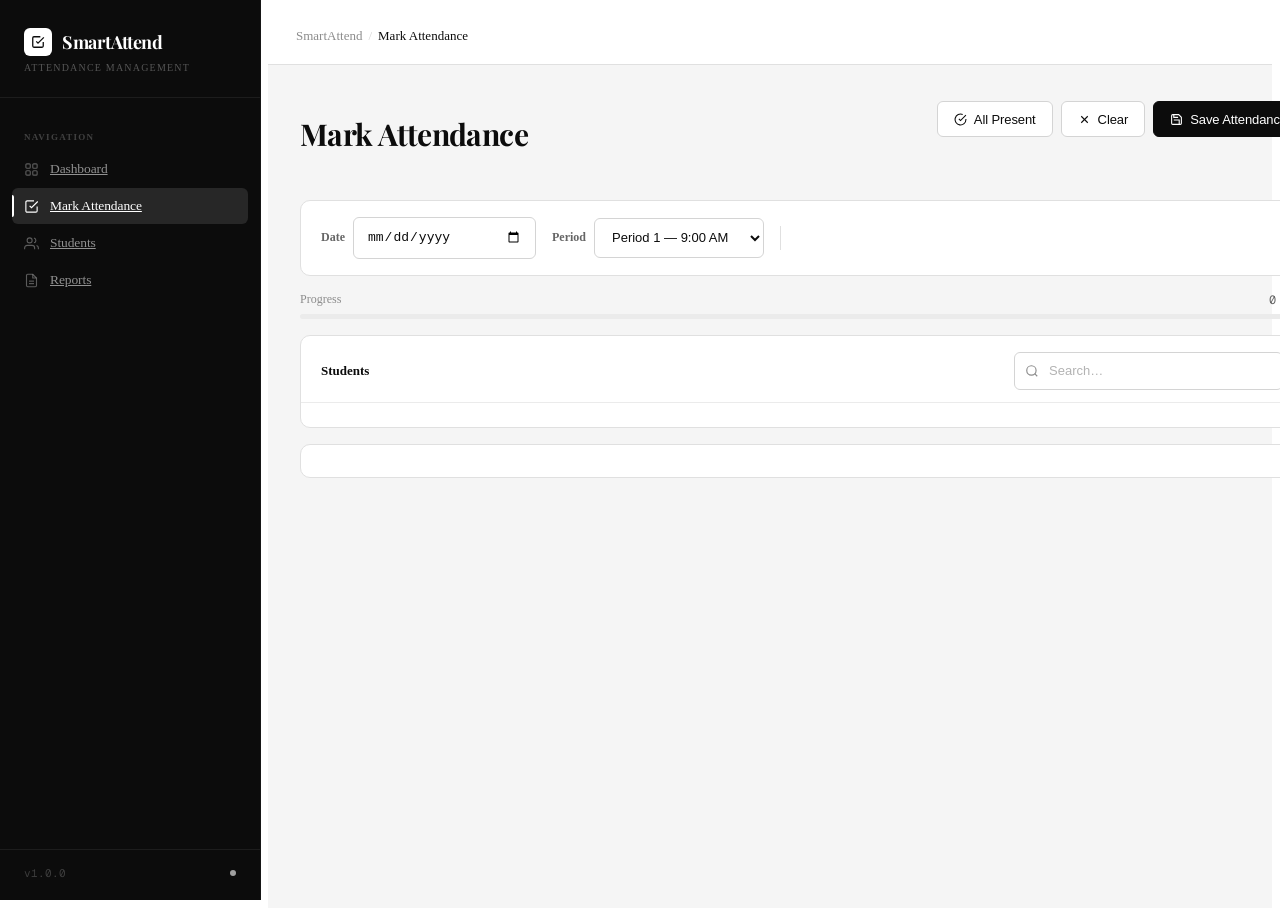
==== frontend/pages/attendance.html @ a8c13bbf "completed backend setup" ====
<!DOCTYPE html>
<html lang="en">
<head>
  <meta charset="UTF-8"/>
  <meta name="viewport" content="width=device-width, initial-scale=1.0"/>
  <title>SmartAttend — Mark Attendance</title>
  <link rel="manifest" href="../manifest.json"/>
  <meta name="theme-color" content="#0c0c0c"/>
  <meta name="apple-mobile-web-app-capable" content="yes"/>
  <meta name="apple-mobile-web-app-title" content="SmartAttend"/>
  <link rel="preconnect" href="https://fonts.googleapis.com">
  <link rel="preconnect" href="https://fonts.gstatic.com" crossorigin>
  <link href="https://fonts.googleapis.com/css2?family=Playfair+Display:wght@400;700&family=Geist:wght@300;400;500;600&family=Geist+Mono:wght@400;500&display=swap" rel="stylesheet">
  <link rel="stylesheet" href="../css/tokens.css"/>
  <link rel="stylesheet" href="../css/reset.css"/>
  <link rel="stylesheet" href="../css/layout.css"/>
  <link rel="stylesheet" href="../css/components.css"/>
</head>
<body>
<div class="app-layout">
  <aside class="sidebar" id="sidebar">
    <div class="sidebar-logo">
      <div class="logo-mark">
        <div class="logo-icon"><svg width="14" height="14" fill="none" stroke="currentColor" stroke-width="2.2" viewBox="0 0 24 24"><path d="M9 11l3 3L22 4"/><path d="M21 12v7a2 2 0 01-2 2H5a2 2 0 01-2-2V5a2 2 0 012-2h11"/></svg></div>
        <span class="logo-text">SmartAttend</span>
      </div>
      <div class="logo-sub">Attendance Management</div>
    </div>
    <nav class="sidebar-nav">
      <div class="nav-section-label">Navigation</div>
      <a href="../index.html" class="nav-link">
        <svg width="15" height="15" fill="none" stroke="currentColor" stroke-width="1.8" viewBox="0 0 24 24"><rect x="3" y="3" width="7" height="7" rx="1.5"/><rect x="14" y="3" width="7" height="7" rx="1.5"/><rect x="3" y="14" width="7" height="7" rx="1.5"/><rect x="14" y="14" width="7" height="7" rx="1.5"/></svg>
        Dashboard
      </a>
      <a href="attendance.html" class="nav-link active">
        <svg width="15" height="15" fill="none" stroke="currentColor" stroke-width="1.8" viewBox="0 0 24 24"><path d="M9 11l3 3L22 4"/><path d="M21 12v7a2 2 0 01-2 2H5a2 2 0 01-2-2V5a2 2 0 012-2h11"/></svg>
        Mark Attendance
      </a>
      <a href="students.html" class="nav-link">
        <svg width="15" height="15" fill="none" stroke="currentColor" stroke-width="1.8" viewBox="0 0 24 24"><path d="M17 21v-2a4 4 0 00-4-4H5a4 4 0 00-4 4v2"/><circle cx="9" cy="7" r="4"/><path d="M23 21v-2a4 4 0 00-3-3.87"/><path d="M16 3.13a4 4 0 010 7.75"/></svg>
        Students
      </a>
      <a href="report.html" class="nav-link">
        <svg width="15" height="15" fill="none" stroke="currentColor" stroke-width="1.8" viewBox="0 0 24 24"><path d="M14 2H6a2 2 0 00-2 2v16a2 2 0 002 2h12a2 2 0 002-2V8z"/><polyline points="14,2 14,8 20,8"/><line x1="16" y1="13" x2="8" y2="13"/><line x1="16" y1="17" x2="8" y2="17"/></svg>
        Reports
      </a>
    </nav>
    <div class="sidebar-footer"><span class="version">v1.0.0</span><span class="status-dot online"></span></div>
  </aside>
  <div class="sidebar-overlay" id="sidebarOverlay"></div>

  <div class="main-wrap">
    <header class="topbar">
      <div class="topbar-left">
        <button class="menu-toggle" id="menuToggle"><svg width="16" height="16" fill="none" stroke="currentColor" stroke-width="2" viewBox="0 0 24 24"><line x1="3" y1="6" x2="21" y2="6"/><line x1="3" y1="12" x2="21" y2="12"/><line x1="3" y1="18" x2="21" y2="18"/></svg></button>
        <div class="topbar-breadcrumb">
          <span>SmartAttend</span><span class="sep">/</span><span class="current">Mark Attendance</span>
        </div>
      </div>
      <div class="topbar-right">
        <span class="topbar-date" id="topbarDate"></span>
      </div>
    </header>

    <main class="page-content">
      <div class="page-header">
        <div>
          <h1 class="page-header-title">Mark Attendance</h1>
          <p class="page-header-sub" id="pageSubtitle"></p>
        </div>
        <div class="page-header-actions">
          <button class="btn btn-secondary" id="btnMarkAll">
            <svg width="13" height="13" fill="none" stroke="currentColor" stroke-width="2" viewBox="0 0 24 24"><path d="M22 11.08V12a10 10 0 11-5.93-9.14"/><polyline points="22 4 12 14.01 9 11.01"/></svg>
            All Present
          </button>
          <button class="btn btn-secondary" id="btnClear">
            <svg width="13" height="13" fill="none" stroke="currentColor" stroke-width="2" viewBox="0 0 24 24"><line x1="18" y1="6" x2="6" y2="18"/><line x1="6" y1="6" x2="18" y2="18"/></svg>
            Clear
          </button>
          <button class="btn btn-primary" id="btnSave">
            <svg width="13" height="13" fill="none" stroke="currentColor" stroke-width="2" viewBox="0 0 24 24"><path d="M19 21H5a2 2 0 01-2-2V5a2 2 0 012-2h11l5 5v11a2 2 0 01-2 2z"/><polyline points="17,21 17,13 7,13"/><polyline points="7,3 7,8 15,8"/></svg>
            Save Attendance
          </button>
        </div>
      </div>

      <!-- Controls bar -->
      <div class="card card-sm mb-4" style="display:flex;align-items:center;gap:16px;flex-wrap:wrap;">
        <div style="display:flex;align-items:center;gap:8px;">
          <label style="font-size:12px;font-weight:600;color:var(--gray-500);white-space:nowrap;">Date</label>
          <input type="date" class="form-input" id="dateSelect" style="width:155px;"/>
        </div>
        <div style="display:flex;align-items:center;gap:8px;">
          <label style="font-size:12px;font-weight:600;color:var(--gray-500);white-space:nowrap;">Period</label>
          <select class="form-select" id="periodSelect" style="width:170px;">
            <option value="1">Period 1 — 9:00 AM</option>
            <option value="2">Period 2 — 10:00 AM</option>
            <option value="3">Period 3 — 11:00 AM</option>
            <option value="4">Period 4 — 12:00 PM</option>
            <option value="5">Period 5 — 2:00 PM</option>
          </select>
        </div>
        <div style="height:24px;width:1px;background:var(--gray-150);"></div>
        <!-- Live counters -->
        <div style="display:flex;gap:16px;align-items:center;" id="liveCounters"></div>
      </div>

      <!-- Progress bar -->
      <div style="margin-bottom:16px;">
        <div style="display:flex;justify-content:space-between;margin-bottom:6px;">
          <span style="font-size:12px;color:var(--gray-400);">Progress</span>
          <span style="font-size:12px;font-family:var(--font-mono);color:var(--gray-500);" id="progressLabel">0 / 6</span>
        </div>
        <div class="progress-wrap"><div class="progress-fill" id="progressBar" style="width:0%"></div></div>
      </div>

      <!-- Student list -->
      <div class="card card-flush">
        <div style="padding:16px 20px 12px;display:flex;align-items:center;justify-content:space-between;border-bottom:1px solid var(--gray-100);">
          <div style="font-size:13px;font-weight:600;color:var(--black);">
            Students <span style="color:var(--gray-300);font-weight:400;" id="studentCount"></span>
          </div>
          <div class="search-wrap">
            <svg class="search-icon" width="14" height="14" fill="none" stroke="currentColor" stroke-width="2" viewBox="0 0 24 24"><circle cx="11" cy="11" r="8"/><line x1="21" y1="21" x2="16.65" y2="16.65"/></svg>
            <input type="text" class="search-input" id="searchInput" placeholder="Search…"/>
          </div>
        </div>
        <div id="attendanceList" style="padding:8px 12px 16px;"></div>
      </div>

      <!-- Summary footer -->
      <div class="card card-sm mt-4" id="summaryFooter"></div>
    </main>
  </div>
</div>

<script type="module">
import { registerSW, initOfflineBanner, queueAttendance, triggerSync } from '../js/pwa.js';
registerSW(); initOfflineBanner();
import { today, formatDateLong, nowDisplay } from '../js/utils/date.js';
import { MOCK_STUDENTS } from '../js/utils/mock.js';
import { toastSuccess, toastError } from '../js/components/toast.js';

document.getElementById('dateSelect').value = today();
document.getElementById('topbarDate').textContent = nowDisplay();
document.getElementById('pageSubtitle').textContent = formatDateLong(today());

let attendance = {};
let students = [...MOCK_STUDENTS];

function renderList(q = '') {
  const list = q ? students.filter(s =>
    s.name.toLowerCase().includes(q.toLowerCase()) ||
    s.rollNo.toLowerCase().includes(q.toLowerCase())) : students;

  document.getElementById('studentCount').textContent = `(${list.length})`;

  if (!list.length) {
    document.getElementById('attendanceList').innerHTML = `
      <div class="empty-state">
        <svg width="32" height="32" fill="none" stroke="currentColor" stroke-width="1.5" viewBox="0 0 24 24" style="color:var(--gray-200)"><circle cx="11" cy="11" r="8"/><line x1="21" y1="21" x2="16.65" y2="16.65"/></svg>
        <p class="empty-title">No students found</p>
      </div>`;
    return;
  }

  document.getElementById('attendanceList').innerHTML = list.map(s => {
    const st = attendance[s.id] || '';
    const rowCls = st === 'Present' ? 'marked-present' : st === 'Absent' ? 'marked-absent' : st === 'Late' ? 'marked-late' : '';
    return `
    <div class="attendance-row ${rowCls}" id="row-${s.id}">
      <div class="student-cell">
        <img class="avatar" src="${s.photo}" alt="${s.name}" onerror="this.style.display='none';this.nextElementSibling.style.display='flex'">
        <div class="avatar" style="display:none">${s.name[0]}</div>
        <div>
          <div class="student-name">${s.name}</div>
          <div class="student-roll">${s.rollNo}</div>
        </div>
      </div>
      <div class="status-btns">
        <button class="status-btn ${st==='Present'?'active-present':''}" onclick="setStatus(${s.id},'Present')">Present</button>
        <button class="status-btn ${st==='Late'?'active-late':''}" onclick="setStatus(${s.id},'Late')">Late</button>
        <button class="status-btn ${st==='Absent'?'active-absent':''}" onclick="setStatus(${s.id},'Absent')">Absent</button>
      </div>
    </div>`;
  }).join('');
  updateStats();
}

window.setStatus = (id, status) => { attendance[id] = status; renderList(document.getElementById('searchInput').value); };

function updateStats() {
  const vals = Object.values(attendance);
  const present = vals.filter(v => v==='Present').length;
  const late    = vals.filter(v => v==='Late').length;
  const absent  = vals.filter(v => v==='Absent').length;
  const marked  = vals.length;
  const total   = students.length;
  const pct     = total ? Math.round(marked/total*100) : 0;

  document.getElementById('progressBar').style.width = pct + '%';
  document.getElementById('progressLabel').textContent = `${marked} / ${total}`;

  document.getElementById('liveCounters').innerHTML = `
    <div style="display:flex;align-items:center;gap:5px;">
      <span style="width:8px;height:8px;border-radius:50%;background:var(--dot-present);"></span>
      <span style="font-size:12px;font-weight:600;color:var(--black);">${present}</span>
      <span style="font-size:11px;color:var(--gray-400);">Present</span>
    </div>
    <div style="display:flex;align-items:center;gap:5px;">
      <span style="width:8px;height:8px;border-radius:50%;background:var(--dot-late);"></span>
      <span style="font-size:12px;font-weight:600;color:var(--black);">${late}</span>
      <span style="font-size:11px;color:var(--gray-400);">Late</span>
    </div>
    <div style="display:flex;align-items:center;gap:5px;">
      <span style="width:8px;height:8px;border-radius:50%;background:var(--dot-absent);"></span>
      <span style="font-size:12px;font-weight:600;color:var(--black);">${absent}</span>
      <span style="font-size:11px;color:var(--gray-400);">Absent</span>
    </div>`;

  document.getElementById('summaryFooter').innerHTML = `
    <div style="display:flex;align-items:center;justify-content:space-between;flex-wrap:wrap;gap:12px;">
      <div>
        <div style="font-size:11px;text-transform:uppercase;letter-spacing:.08em;color:var(--gray-400);font-weight:600;margin-bottom:6px;">Session summary</div>
        <div style="display:flex;gap:20px;font-size:13px;">
          <span><b style="color:var(--black);font-weight:600;">${present}</b> <span style="color:var(--gray-500);">Present</span></span>
          <span><b style="color:var(--black);font-weight:600;">${late}</b> <span style="color:var(--gray-500);">Late</span></span>
          <span><b style="color:var(--black);font-weight:600;">${absent}</b> <span style="color:var(--gray-500);">Absent</span></span>
        </div>
      </div>
      <div style="display:flex;align-items:center;gap:10px;">
        <span style="font-size:13px;color:var(--gray-400);">${marked} of ${total} marked</span>
        ${marked === total ? `<span class="badge badge-present" style="font-size:11px;">Complete</span>` : ''}
      </div>
    </div>`;
}

document.getElementById('btnMarkAll').addEventListener('click', () => {
  students.forEach(s => attendance[s.id] = 'Present');
  renderList(); toastSuccess('All students marked present.');
});
document.getElementById('btnClear').addEventListener('click', () => {
  attendance = {}; renderList(); toastSuccess('Cleared.');
});
document.getElementById('btnSave').addEventListener('click', async () => {
  const marked = Object.keys(attendance).length;
  if (marked < students.length) { toastError(`Please mark all ${students.length} students first.`); return; }
  const payload = students.map(s => ({ studentId: s.id, date: document.getElementById('dateSelect').value, period: +document.getElementById('periodSelect').value, status: attendance[s.id] }));
  if (navigator.onLine) {
    console.log('Saving:', payload);
    toastSuccess('Attendance saved successfully!');
  } else {
    await queueAttendance(payload); await triggerSync();
    toastSuccess('Saved offline — syncs when reconnected.');
  }
});
document.getElementById('searchInput').addEventListener('input', e => renderList(e.target.value));
document.getElementById('dateSelect').addEventListener('change', () => {
  document.getElementById('pageSubtitle').textContent = formatDateLong(document.getElementById('dateSelect').value);
});
document.getElementById('menuToggle').addEventListener('click', () => {
  document.getElementById('sidebar').classList.toggle('open');
  document.getElementById('sidebarOverlay').classList.toggle('show');
});
document.getElementById('sidebarOverlay').addEventListener('click', () => {
  document.getElementById('sidebar').classList.remove('open');
  document.getElementById('sidebarOverlay').classList.remove('show');
});

renderList();
</script>
</body>
</html>
---- frontend/css/tokens.css ----
:root {
  /* ── Pure B&W palette ── */
  --white:    #ffffff;
  --black:    #0c0c0c;
  --ink:      #111111;

  --gray-25:  #fafafa;
  --gray-50:  #f5f5f5;
  --gray-100: #ebebeb;
  --gray-150: #e0e0e0;
  --gray-200: #d4d4d4;
  --gray-300: #b3b3b3;
  --gray-400: #8c8c8c;
  --gray-500: #666666;
  --gray-600: #4a4a4a;
  --gray-700: #333333;
  --gray-800: #1f1f1f;
  --gray-900: #141414;

  --present:        #1a1a1a;
  --present-bg:     #f0f0f0;
  --present-border: #c8c8c8;
  --absent:         #0c0c0c;
  --absent-bg:      #f8f8f8;
  --absent-border:  #c0c0c0;
  --late:           #444444;
  --late-bg:        #f2f2f2;
  --late-border:    #cccccc;

  --dot-present: #1a1a1a;
  --dot-absent:  #b8b8b8;
  --dot-late:    #686868;

  --sidebar-w:  260px;
  --topbar-h:   56px;
  --radius-sm:  4px;
  --radius:     6px;
  --radius-lg:  10px;
  --radius-xl:  16px;

  --font-display: 'Playfair Display', Georgia, serif;
  --font-body:    'Geist', system-ui, sans-serif;
  --font-mono:    'Geist Mono', monospace;

  --shadow-xs: 0 1px 2px rgba(0,0,0,0.05);
  --shadow-sm: 0 1px 4px rgba(0,0,0,0.07), 0 1px 2px rgba(0,0,0,0.04);
  --shadow:    0 4px 16px rgba(0,0,0,0.08), 0 1px 4px rgba(0,0,0,0.04);
  --shadow-lg: 0 12px 40px rgba(0,0,0,0.10), 0 4px 12px rgba(0,0,0,0.05);
  --shadow-xl: 0 24px 64px rgba(0,0,0,0.14), 0 8px 20px rgba(0,0,0,0.07);

  --transition: 140ms cubic-bezier(0.4, 0, 0.2, 1);
  --transition-slow: 280ms cubic-bezier(0.4, 0, 0.2, 1);
}
---- frontend/css/layout.css ----
/* ══════════════════════════════════════
   LAYOUT — Shell, Sidebar, Topbar
══════════════════════════════════════ */

.app-layout {
  display: flex;
  min-height: 100vh;
}

/* ── Sidebar ─────────────────────────── */
.sidebar {
  width: var(--sidebar-w);
  background: var(--black);
  color: var(--white);
  display: flex;
  flex-direction: column;
  position: fixed;
  top: 0; left: 0;
  height: 100vh;
  z-index: 100;
  transition: transform var(--transition-slow);
  border-right: 1px solid rgba(255,255,255,0.04);
}

.sidebar-logo {
  padding: 28px 24px 24px;
  border-bottom: 1px solid rgba(255,255,255,0.07);
}
.sidebar-logo .logo-mark {
  display: flex;
  align-items: center;
  gap: 10px;
  margin-bottom: 2px;
}
.sidebar-logo .logo-icon {
  width: 28px; height: 28px;
  background: var(--white);
  border-radius: 6px;
  display: flex; align-items: center; justify-content: center;
  flex-shrink: 0;
}
.sidebar-logo .logo-icon svg { color: var(--black); }
.sidebar-logo .logo-text {
  font-family: var(--font-display);
  font-size: 18px;
  font-weight: 700;
  color: var(--white);
  letter-spacing: -0.3px;
}
.sidebar-logo .logo-sub {
  font-size: 10px;
  color: rgba(255,255,255,0.3);
  letter-spacing: 0.12em;
  text-transform: uppercase;
  margin-top: 6px;
  font-weight: 500;
}

.sidebar-nav {
  flex: 1;
  padding: 20px 12px;
  display: flex;
  flex-direction: column;
  gap: 1px;
  overflow-y: auto;
}

.nav-section-label {
  font-size: 9px;
  letter-spacing: 0.14em;
  text-transform: uppercase;
  color: rgba(255,255,255,0.22);
  padding: 14px 12px 8px;
  font-weight: 600;
}

.nav-link {
  display: flex;
  align-items: center;
  gap: 11px;
  padding: 10px 12px;
  border-radius: var(--radius);
  font-size: 13.5px;
  color: rgba(255,255,255,0.55);
  transition: background var(--transition), color var(--transition);
  font-weight: 400;
  letter-spacing: -0.1px;
  position: relative;
}
.nav-link:hover {
  background: rgba(255,255,255,0.07);
  color: rgba(255,255,255,0.9);
}
.nav-link.active {
  background: rgba(255,255,255,0.11);
  color: var(--white);
  font-weight: 500;
}
.nav-link.active::before {
  content: '';
  position: absolute;
  left: 0; top: 20%; bottom: 20%;
  width: 2px;
  background: var(--white);
  border-radius: 0 2px 2px 0;
}
.nav-link svg { opacity: 0.6; flex-shrink: 0; }
.nav-link.active svg, .nav-link:hover svg { opacity: 1; }

.nav-badge {
  margin-left: auto;
  background: rgba(255,255,255,0.15);
  color: rgba(255,255,255,0.7);
  font-size: 10px;
  font-weight: 600;
  padding: 1px 6px;
  border-radius: 20px;
  font-family: var(--font-mono);
}

.sidebar-footer {
  padding: 16px 24px 20px;
  border-top: 1px solid rgba(255,255,255,0.07);
  display: flex;
  align-items: center;
  justify-content: space-between;
}
.sidebar-footer .version {
  font-size: 11px;
  color: rgba(255,255,255,0.2);
  font-family: var(--font-mono);
}
.sidebar-footer .status-dot {
  width: 6px; height: 6px;
  border-radius: 50%;
  background: rgba(255,255,255,0.3);
}
.sidebar-footer .status-dot.online { background: #a0a0a0; }

/* ── Main wrapper ─────────────────────── */
.main-wrap {
  margin-left: var(--sidebar-w);
  flex: 1;
  display: flex;
  flex-direction: column;
  min-height: 100vh;
  background: var(--gray-50);
}

/* ── Topbar ───────────────────────────── */
.topbar {
  height: var(--topbar-h);
  background: var(--white);
  border-bottom: 1px solid var(--gray-150);
  display: flex;
  align-items: center;
  justify-content: space-between;
  padding: 0 28px;
  position: sticky;
  top: 0;
  z-index: 50;
  gap: 16px;
}
.topbar-left { display: flex; align-items: center; gap: 12px; min-width: 0; }
.topbar-breadcrumb {
  display: flex;
  align-items: center;
  gap: 6px;
  font-size: 13px;
  color: var(--gray-400);
  white-space: nowrap;
}
.topbar-breadcrumb .sep { color: var(--gray-200); }
.topbar-breadcrumb .current { color: var(--black); font-weight: 500; }
.topbar-right {
  display: flex;
  align-items: center;
  gap: 10px;
  flex-shrink: 0;
}
.topbar-date {
  font-size: 12px;
  color: var(--gray-400);
  font-family: var(--font-mono);
  white-space: nowrap;
}

/* ── Page content ─────────────────────── */
.page-content {
  flex: 1;
  padding: 32px 32px 48px;
  max-width: 1280px;
  width: 100%;
}

/* ── Mobile ───────────────────────────── */
.menu-toggle {
  display: none;
  width: 34px; height: 34px;
  align-items: center; justify-content: center;
  border-radius: var(--radius);
  border: 1px solid var(--gray-150);
  color: var(--gray-600);
  transition: background var(--transition);
}
.menu-toggle:hover { background: var(--gray-50); }

@media (max-width: 860px) {
  .sidebar { transform: translateX(-100%); }
  .sidebar.open { transform: translateX(0); box-shadow: var(--shadow-xl); }
  .main-wrap { margin-left: 0; }
  .menu-toggle { display: flex; }
  .page-content { padding: 20px 16px 40px; }
  .topbar { padding: 0 16px; }
}

.sidebar-overlay {
  display: none;
  position: fixed; inset: 0;
  background: rgba(0,0,0,0.5);
  z-index: 99;
  backdrop-filter: blur(2px);
}
.sidebar-overlay.show { display: block; }
---- frontend/css/components.css ----
/* ══════════════════════════════════════
   COMPONENTS — All UI elements
══════════════════════════════════════ */

/* ── Buttons ─────────────────────────── */
.btn {
  display: inline-flex;
  align-items: center;
  gap: 7px;
  padding: 0 16px;
  border-radius: var(--radius);
  font-size: 13px;
  font-weight: 500;
  white-space: nowrap;
  height: 36px;
  letter-spacing: -0.1px;
  transition: all var(--transition);
  position: relative;
  outline: none;
  cursor: pointer;
}
.btn:active { transform: scale(0.975); }
.btn svg { flex-shrink: 0; }

.btn-primary {
  background: var(--black);
  color: var(--white);
  border: 1.5px solid var(--black);
}
.btn-primary:hover { background: var(--gray-800); border-color: var(--gray-800); }
.btn-primary:focus-visible { outline: 2px solid var(--black); outline-offset: 2px; }

.btn-secondary {
  background: var(--white);
  color: var(--black);
  border: 1.5px solid var(--gray-200);
}
.btn-secondary:hover { border-color: var(--gray-400); background: var(--gray-25); }

.btn-ghost {
  background: transparent;
  color: var(--gray-500);
  border: 1.5px solid transparent;
}
.btn-ghost:hover { background: var(--gray-100); color: var(--black); }

.btn-outline {
  background: transparent;
  color: var(--black);
  border: 1.5px solid var(--gray-200);
}
.btn-outline:hover { border-color: var(--black); }

.btn-danger {
  background: var(--white);
  color: var(--black);
  border: 1.5px solid var(--gray-200);
}
.btn-danger:hover { background: var(--black); color: var(--white); border-color: var(--black); }

.btn-sm  { height: 30px; padding: 0 12px; font-size: 12px; border-radius: var(--radius-sm); }
.btn-lg  { height: 44px; padding: 0 24px; font-size: 14px; }
.btn-xl  { height: 52px; padding: 0 32px; font-size: 15px; border-radius: var(--radius-lg); }
.btn-icon { width: 36px; padding: 0; justify-content: center; }
.btn-icon.btn-sm { width: 30px; }

.btn:disabled { opacity: 0.38; pointer-events: none; }

/* ── Page header ─────────────────────── */
.page-header {
  display: flex;
  align-items: flex-start;
  justify-content: space-between;
  margin-bottom: 28px;
  flex-wrap: wrap;
  gap: 16px;
}
.page-header-title {
  font-family: var(--font-display);
  font-size: 30px;
  font-weight: 700;
  letter-spacing: -0.6px;
  color: var(--black);
  line-height: 1.15;
}
.page-header-sub {
  font-size: 13px;
  color: var(--gray-400);
  margin-top: 5px;
  font-weight: 400;
}
.page-header-actions {
  display: flex;
  gap: 8px;
  align-items: center;
  flex-wrap: wrap;
  padding-top: 4px;
}

/* ── Cards ───────────────────────────── */
.card {
  background: var(--white);
  border: 1px solid var(--gray-150);
  border-radius: var(--radius-lg);
  padding: 22px 24px;
}
.card-sm { padding: 16px 20px; }
.card-xs { padding: 12px 16px; }
.card-flush { padding: 0; overflow: hidden; }

.card-header {
  display: flex;
  align-items: flex-start;
  justify-content: space-between;
  margin-bottom: 18px;
  gap: 12px;
}
.card-title {
  font-size: 13.5px;
  font-weight: 600;
  color: var(--black);
  letter-spacing: -0.1px;
}
.card-subtitle {
  font-size: 12px;
  color: var(--gray-400);
  margin-top: 2px;
  font-weight: 400;
}

/* ── Stat cards ──────────────────────── */
.stat-grid {
  display: grid;
  grid-template-columns: repeat(4, 1fr);
  gap: 14px;
  margin-bottom: 24px;
}
@media (max-width: 1100px) { .stat-grid { grid-template-columns: repeat(2, 1fr); } }
@media (max-width: 600px)  { .stat-grid { grid-template-columns: 1fr 1fr; } }

.stat-card {
  background: var(--white);
  border: 1px solid var(--gray-150);
  border-radius: var(--radius-lg);
  padding: 22px 24px 18px;
  position: relative;
  overflow: hidden;
  transition: box-shadow var(--transition), transform var(--transition);
  cursor: default;
}
.stat-card:hover {
  box-shadow: var(--shadow);
  transform: translateY(-1px);
}
.stat-card.accent-card {
  background: var(--black);
  border-color: var(--black);
}
.stat-card.accent-card .stat-label { color: rgba(255,255,255,0.45); }
.stat-card.accent-card .stat-value { color: var(--white); }
.stat-card.accent-card .stat-change { color: rgba(255,255,255,0.5); }
.stat-card.accent-card .stat-bar { background: rgba(255,255,255,0.1); }
.stat-card.accent-card .stat-bar-fill { background: rgba(255,255,255,0.6); }

.stat-label {
  font-size: 11px;
  font-weight: 600;
  text-transform: uppercase;
  letter-spacing: 0.08em;
  color: var(--gray-400);
  margin-bottom: 10px;
}
.stat-value {
  font-family: var(--font-display);
  font-size: 40px;
  color: var(--black);
  line-height: 1;
  letter-spacing: -1.5px;
  font-weight: 700;
}
.stat-change {
  font-size: 11.5px;
  margin-top: 8px;
  color: var(--gray-400);
  display: flex;
  align-items: center;
  gap: 4px;
}
.stat-bar {
  position: absolute;
  bottom: 0; left: 0; right: 0;
  height: 2px;
  background: var(--gray-100);
}
.stat-bar-fill {
  height: 100%;
  background: var(--black);
  transition: width 1s cubic-bezier(0.4,0,0.2,1);
}

/* ── Badges ──────────────────────────── */
.badge {
  display: inline-flex;
  align-items: center;
  gap: 5px;
  padding: 3px 9px;
  border-radius: 20px;
  font-size: 11px;
  font-weight: 600;
  letter-spacing: 0.03em;
  border: 1px solid;
}
.badge::before {
  content: '';
  width: 5px; height: 5px;
  border-radius: 50%;
  flex-shrink: 0;
}
.badge-present {
  background: var(--gray-100);
  color: var(--gray-800);
  border-color: var(--gray-200);
}
.badge-present::before { background: var(--dot-present); }
.badge-absent {
  background: var(--gray-50);
  color: var(--gray-500);
  border-color: var(--gray-150);
}
.badge-absent::before { background: var(--dot-absent); }
.badge-late {
  background: var(--gray-100);
  color: var(--gray-700);
  border-color: var(--gray-200);
}
.badge-late::before { background: var(--dot-late); }

/* ── Table ───────────────────────────── */
.table-wrap { overflow-x: auto; }
.data-table { width: 100%; font-size: 13px; }
.data-table thead { border-bottom: 1px solid var(--gray-150); }
.data-table thead th {
  padding: 11px 16px;
  text-align: left;
  font-size: 11px;
  font-weight: 600;
  text-transform: uppercase;
  letter-spacing: 0.07em;
  color: var(--gray-400);
  white-space: nowrap;
  user-select: none;
  background: var(--gray-25);
}
.data-table thead th.sortable { cursor: pointer; }
.data-table thead th.sortable:hover { color: var(--black); }
.data-table thead th.sort-asc::after  { content: ' ↑'; color: var(--black); }
.data-table thead th.sort-desc::after { content: ' ↓'; color: var(--black); }
.data-table tbody tr {
  border-bottom: 1px solid var(--gray-100);
  transition: background var(--transition);
}
.data-table tbody tr:last-child { border-bottom: none; }
.data-table tbody tr:hover { background: var(--gray-25); }
.data-table td {
  padding: 13px 16px;
  color: var(--gray-700);
  vertical-align: middle;
}
.data-table td.td-bold { font-weight: 500; color: var(--black); }
.td-actions { display: flex; gap: 4px; justify-content: flex-end; }

/* ── Student cell ────────────────────── */
.student-cell { display: flex; align-items: center; gap: 11px; }
.avatar {
  width: 34px; height: 34px;
  border-radius: 50%;
  object-fit: cover;
  background: var(--gray-100);
  flex-shrink: 0;
  font-size: 12px;
  font-weight: 600;
  display: flex; align-items: center; justify-content: center;
  color: var(--gray-500);
  border: 1.5px solid var(--gray-150);
  font-family: var(--font-display);
}
.avatar-lg { width: 48px; height: 48px; font-size: 17px; }
.avatar-xl { width: 64px; height: 64px; font-size: 22px; }
.student-name  { font-weight: 500; color: var(--black); font-size: 13.5px; letter-spacing: -0.1px; }
.student-roll  { font-size: 11px; color: var(--gray-400); font-family: var(--font-mono); margin-top: 1px; }

/* ── Forms ───────────────────────────── */
.form-group { display: flex; flex-direction: column; gap: 7px; }
.form-label {
  font-size: 12px;
  font-weight: 600;
  color: var(--gray-600);
  letter-spacing: 0.02em;
}
.form-input, .form-select {
  height: 40px;
  padding: 0 13px;
  border: 1.5px solid var(--gray-200);
  border-radius: var(--radius);
  font-size: 13px;
  color: var(--black);
  background: var(--white);
  transition: border-color var(--transition), box-shadow var(--transition);
  outline: none;
}
.form-input:focus, .form-select:focus {
  border-color: var(--black);
  box-shadow: 0 0 0 3px rgba(0,0,0,0.06);
}
.form-input::placeholder { color: var(--gray-300); }
.form-input:hover:not(:focus), .form-select:hover:not(:focus) { border-color: var(--gray-300); }
.form-row { display: grid; grid-template-columns: repeat(auto-fit, minmax(190px, 1fr)); gap: 14px; }
.form-hint { font-size: 11.5px; color: var(--gray-400); margin-top: -2px; }
.form-error { font-size: 12px; color: var(--black); font-weight: 500; margin-top: -2px; }

/* ── Modal ───────────────────────────── */
.modal-overlay {
  position: fixed; inset: 0;
  background: rgba(0,0,0,0.4);
  z-index: 200;
  display: flex;
  align-items: center;
  justify-content: center;
  opacity: 0;
  pointer-events: none;
  transition: opacity 200ms ease;
  padding: 16px;
  backdrop-filter: blur(4px);
}
.modal-overlay.show { opacity: 1; pointer-events: all; }
.modal {
  background: var(--white);
  border-radius: var(--radius-xl);
  width: 100%;
  max-width: 500px;
  box-shadow: var(--shadow-xl);
  transform: translateY(12px) scale(0.99);
  transition: transform 220ms cubic-bezier(0.4,0,0.2,1);
  overflow: hidden;
  border: 1px solid var(--gray-150);
}
.modal-overlay.show .modal { transform: translateY(0) scale(1); }
.modal-header {
  padding: 22px 24px 18px;
  border-bottom: 1px solid var(--gray-100);
  display: flex;
  align-items: center;
  justify-content: space-between;
}
.modal-title {
  font-family: var(--font-display);
  font-size: 20px;
  font-weight: 700;
  letter-spacing: -0.3px;
}
.modal-close {
  width: 30px; height: 30px;
  border-radius: var(--radius);
  background: var(--gray-100);
  display: flex; align-items: center; justify-content: center;
  color: var(--gray-500);
  transition: all var(--transition);
  flex-shrink: 0;
}
.modal-close:hover { background: var(--gray-200); color: var(--black); }
.modal-body { padding: 22px 24px; }
.modal-footer {
  padding: 16px 24px 22px;
  border-top: 1px solid var(--gray-100);
  display: flex;
  gap: 8px;
  justify-content: flex-end;
}

/* ── Toast ───────────────────────────── */
.toast-container {
  position: fixed;
  bottom: 24px; right: 24px;
  z-index: 300;
  display: flex;
  flex-direction: column;
  gap: 8px;
  pointer-events: none;
  max-width: 360px;
}
.toast {
  display: flex;
  align-items: center;
  gap: 10px;
  padding: 13px 16px;
  border-radius: var(--radius-lg);
  background: var(--black);
  color: var(--white);
  font-size: 13px;
  font-weight: 500;
  min-width: 280px;
  box-shadow: var(--shadow-xl);
  pointer-events: all;
  animation: toastIn 280ms cubic-bezier(0.34,1.56,0.64,1) forwards;
  letter-spacing: -0.1px;
  border: 1px solid rgba(255,255,255,0.07);
}
.toast.toast-success .toast-dot { background: #e0e0e0; }
.toast.toast-error   .toast-dot { background: #888888; }
.toast.toast-info    .toast-dot { background: #aaaaaa; }
.toast-dot { width: 7px; height: 7px; border-radius: 50%; flex-shrink: 0; }
.toast.removing { animation: toastOut 200ms ease forwards; }
@keyframes toastIn  { from { transform: translateX(20px) scale(0.95); opacity: 0; } to { transform: translateX(0) scale(1); opacity: 1; } }
@keyframes toastOut { to { transform: translateX(16px) scale(0.95); opacity: 0; } }

/* ── Tabs ────────────────────────────── */
.tabs {
  display: flex;
  border-bottom: 1.5px solid var(--gray-150);
  margin-bottom: 22px;
  gap: 0;
}
.tab-btn {
  padding: 10px 18px;
  font-size: 13px;
  font-weight: 500;
  color: var(--gray-400);
  border-bottom: 2px solid transparent;
  margin-bottom: -1.5px;
  transition: color var(--transition), border-color var(--transition);
  letter-spacing: -0.1px;
}
.tab-btn:hover { color: var(--gray-700); }
.tab-btn.active { color: var(--black); border-bottom-color: var(--black); }
.tab-panel { display: none; }
.tab-panel.active { display: block; }

/* ── Search ──────────────────────────── */
.search-wrap { position: relative; }
.search-wrap .search-icon {
  position: absolute; left: 11px; top: 50%;
  transform: translateY(-50%);
  color: var(--gray-400);
  pointer-events: none;
}
.search-input {
  height: 36px;
  padding: 0 13px 0 34px;
  border: 1.5px solid var(--gray-200);
  border-radius: var(--radius);
  font-size: 13px;
  color: var(--black);
  width: 220px;
  outline: none;
  transition: border-color var(--transition), width var(--transition), box-shadow var(--transition);
  background: var(--white);
}
.search-input::placeholder { color: var(--gray-300); }
.search-input:focus {
  border-color: var(--black);
  width: 260px;
  box-shadow: 0 0 0 3px rgba(0,0,0,0.05);
}

/* ── Attendance status rows ──────────── */
.attendance-list { display: flex; flex-direction: column; }
.attendance-row {
  display: grid;
  grid-template-columns: 1fr auto;
  align-items: center;
  padding: 14px 16px;
  border-radius: var(--radius);
  transition: background var(--transition);
  border: 1.5px solid transparent;
  margin: 2px 0;
}
.attendance-row:hover { background: var(--gray-25); }
.attendance-row.marked-present {
  background: var(--gray-50);
  border-color: var(--gray-200);
}
.attendance-row.marked-absent {
  background: var(--white);
  border-color: var(--gray-100);
}
.attendance-row.marked-late {
  background: var(--gray-50);
  border-color: var(--gray-150);
}
.status-btns { display: flex; gap: 4px; }
.status-btn {
  padding: 5px 13px;
  border-radius: 20px;
  font-size: 11.5px;
  font-weight: 500;
  border: 1.5px solid var(--gray-200);
  background: var(--white);
  color: var(--gray-400);
  transition: all var(--transition);
  letter-spacing: 0.01em;
  height: 30px;
  display: flex; align-items: center;
}
.status-btn:hover { border-color: var(--gray-500); color: var(--black); background: var(--gray-50); }
.status-btn.active-present {
  background: var(--black); border-color: var(--black); color: var(--white); font-weight: 600;
}
.status-btn.active-absent {
  background: var(--gray-200); border-color: var(--gray-300); color: var(--black); font-weight: 600;
}
.status-btn.active-late {
  background: var(--gray-700); border-color: var(--gray-700); color: var(--white); font-weight: 600;
}

/* ── Progress bar ────────────────────── */
.progress-wrap { background: var(--gray-100); border-radius: 3px; height: 5px; overflow: hidden; }
.progress-fill { height: 100%; background: var(--black); border-radius: 3px; transition: width 0.7s cubic-bezier(0.4,0,0.2,1); }
.progress-fill.light { background: var(--gray-300); }

/* ── Bar chart ───────────────────────── */
.bar-chart { display: flex; align-items: flex-end; gap: 8px; height: 130px; padding-top: 4px; }
.bar-col { flex: 1; display: flex; flex-direction: column; align-items: center; gap: 5px; }
.bar-col .bar {
  width: 100%;
  background: var(--black);
  border-radius: 3px 3px 0 0;
  min-height: 3px;
  transition: height 0.8s cubic-bezier(0.4,0,0.2,1);
}
.bar-col .bar.dim { background: var(--gray-200); }
.bar-col .bar-val { font-size: 10px; color: var(--gray-500); font-family: var(--font-mono); font-weight: 500; }
.bar-col .bar-label { font-size: 10px; color: var(--gray-400); font-family: var(--font-mono); }

/* ── Donut ───────────────────────────── */
.donut-wrap { display: flex; align-items: center; gap: 22px; }
.donut-legend { display: flex; flex-direction: column; gap: 10px; }
.donut-legend-item { display: flex; align-items: center; gap: 9px; font-size: 12.5px; color: var(--gray-600); }
.donut-legend-dot { width: 9px; height: 9px; border-radius: 50%; flex-shrink: 0; }
.donut-center-label {
  font-family: var(--font-display);
  font-size: 18px;
  font-weight: 700;
  fill: var(--black);
  text-anchor: middle;
  dominant-baseline: central;
}

/* ── Empty state ─────────────────────── */
.empty-state {
  text-align: center;
  padding: 56px 24px;
  color: var(--gray-300);
}
.empty-state svg { margin: 0 auto 14px; }
.empty-state .empty-title { font-size: 15px; font-weight: 500; color: var(--gray-400); margin-bottom: 4px; }
.empty-state .empty-sub { font-size: 13px; color: var(--gray-300); }

/* ── Alert strip ─────────────────────── */
.alert {
  display: flex;
  align-items: center;
  gap: 10px;
  padding: 13px 16px;
  border-radius: var(--radius-lg);
  font-size: 13px;
  border: 1.5px solid;
  margin-bottom: 16px;
}
.alert-warning {
  background: var(--gray-50);
  border-color: var(--gray-200);
  color: var(--gray-700);
}
.alert-info {
  background: var(--gray-25);
  border-color: var(--gray-150);
  color: var(--gray-600);
}

/* ── Divider ─────────────────────────── */
.divider { border: none; border-top: 1px solid var(--gray-100); margin: 18px 0; }
.divider-label {
  display: flex; align-items: center; gap: 12px;
  font-size: 11px; color: var(--gray-300);
  text-transform: uppercase; letter-spacing: 0.08em;
  margin: 20px 0;
}
.divider-label::before, .divider-label::after {
  content: ''; flex: 1; height: 1px; background: var(--gray-100);
}

/* ── Kbd ─────────────────────────────── */
kbd {
  display: inline-block;
  padding: 1px 6px;
  border-radius: 4px;
  font-size: 11px;
  font-family: var(--font-mono);
  border: 1px solid var(--gray-200);
  background: var(--gray-50);
  color: var(--gray-600);
  box-shadow: 0 1px 0 var(--gray-200);
}

/* ── Utilities ───────────────────────── */
.flex           { display: flex; }
.flex-col       { flex-direction: column; }
.items-center   { align-items: center; }
.items-start    { align-items: flex-start; }
.justify-between{ justify-content: space-between; }
.justify-end    { justify-content: flex-end; }
.gap-1 { gap: 4px; }
.gap-2 { gap: 8px; }
.gap-3 { gap: 12px; }
.gap-4 { gap: 16px; }
.gap-6 { gap: 24px; }
.mt-1 { margin-top: 4px; }
.mt-2 { margin-top: 8px; }
.mt-3 { margin-top: 12px; }
.mt-4 { margin-top: 16px; }
.mt-6 { margin-top: 24px; }
.mb-2 { margin-bottom: 8px; }
.mb-4 { margin-bottom: 16px; }
.mb-6 { margin-bottom: 24px; }
.ml-auto { margin-left: auto; }
.w-full { width: 100%; }
.text-xs  { font-size: 11px; }
.text-sm  { font-size: 13px; }
.text-base{ font-size: 15px; }
.text-muted { color: var(--gray-400); }
.text-right { text-align: right; }
.font-mono    { font-family: var(--font-mono); }
.font-display { font-family: var(--font-display); }
.font-medium  { font-weight: 500; }
.font-semibold{ font-weight: 600; }
.sr-only { position: absolute; width: 1px; height: 1px; padding: 0; margin: -1px; overflow: hidden; clip: rect(0,0,0,0); border: 0; }
.hidden  { display: none !important; }
.truncate { overflow: hidden; text-overflow: ellipsis; white-space: nowrap; }
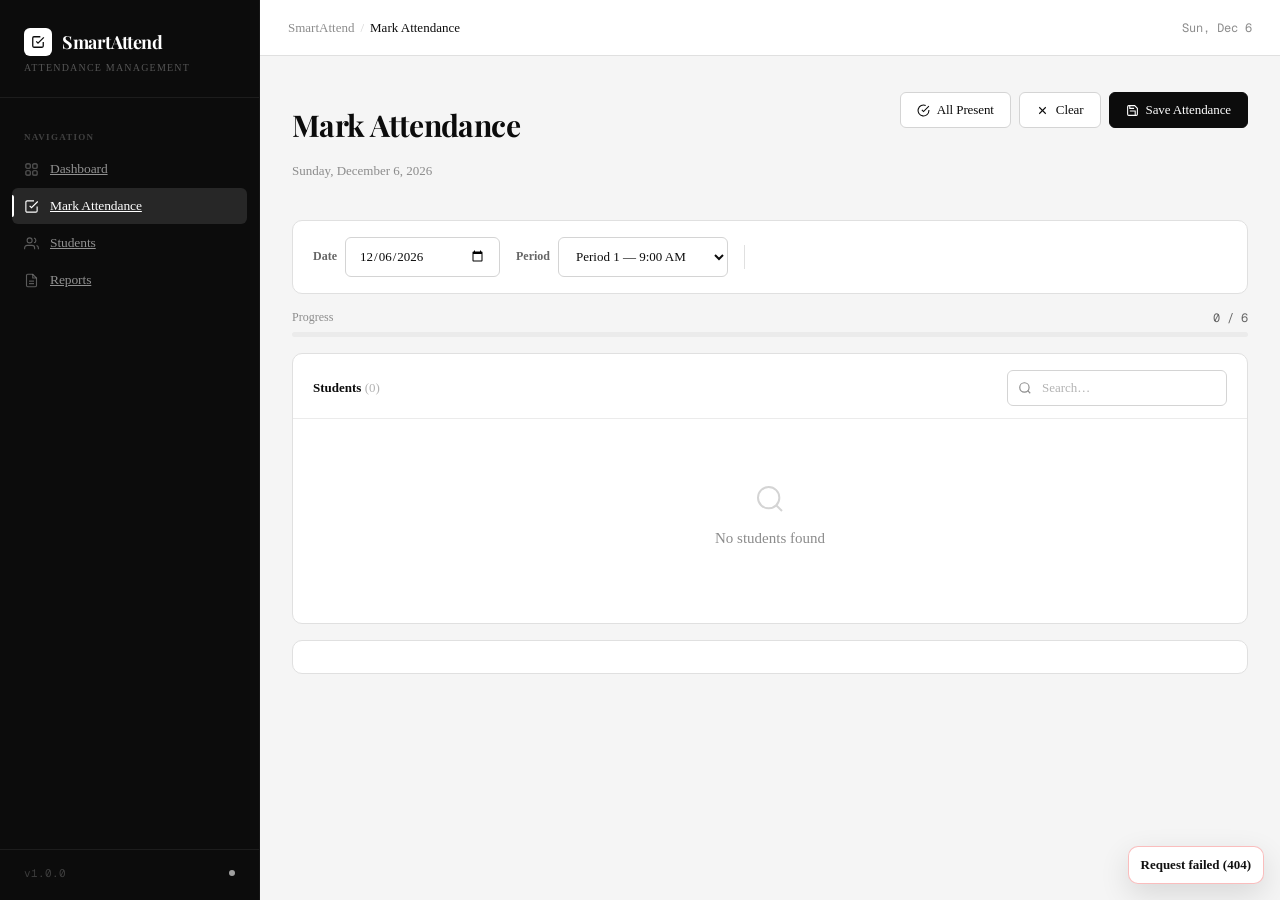
==== commit 59f524cd: "fixed issues" ====
--- a/frontend/pages/attendance.html
+++ b/frontend/pages/attendance.html
@@ -138,15 +138,48 @@
 import { registerSW, initOfflineBanner, queueAttendance, triggerSync } from '../js/pwa.js';
 registerSW(); initOfflineBanner();
 import { today, formatDateLong, nowDisplay } from '../js/utils/date.js';
-import { MOCK_STUDENTS } from '../js/utils/mock.js';
 import { toastSuccess, toastError } from '../js/components/toast.js';
+import { listStudents, listAttendanceByDate, markAttendance } from '../js/api.js';
 
 document.getElementById('dateSelect').value = today();
 document.getElementById('topbarDate').textContent = nowDisplay();
 document.getElementById('pageSubtitle').textContent = formatDateLong(today());
 
 let attendance = {};
-let students = [...MOCK_STUDENTS];
+let students = [];
+
+function uiToApiStatus(uiStatus) {
+  if (uiStatus === 'Present') return 'PRESENT';
+  if (uiStatus === 'Late') return 'LATE';
+  return 'ABSENT';
+}
+
+async function loadStudentsAndExisting(dateStr) {
+  try {
+    const apiStudents = await listStudents();
+    students = apiStudents.map((s) => ({ id: s.id, name: s.fullName, rollNo: s.rollNo, photo: '' }));
+
+    // preload existing attendance for that date (best-effort)
+    attendance = {};
+    const rows = await listAttendanceByDate(dateStr);
+    rows.forEach((r) => {
+      const stu = students.find((s) => s.rollNo === r.studentRollNo);
+      if (!stu) return;
+      const ui =
+        r.status === 'PRESENT' ? 'Present' :
+        r.status === 'LATE' ? 'Late' :
+        r.status === 'ABSENT' ? 'Absent' : '';
+      if (ui) attendance[stu.id] = ui;
+    });
+
+    renderList(document.getElementById('searchInput').value);
+  } catch (e) {
+    toastError(e?.message || 'Failed to load students.');
+    students = [];
+    attendance = {};
+    renderList();
+  }
+}
 
 function renderList(q = '') {
   const list = q ? students.filter(s =>
@@ -245,10 +278,21 @@
 document.getElementById('btnSave').addEventListener('click', async () => {
   const marked = Object.keys(attendance).length;
   if (marked < students.length) { toastError(`Please mark all ${students.length} students first.`); return; }
-  const payload = students.map(s => ({ studentId: s.id, date: document.getElementById('dateSelect').value, period: +document.getElementById('periodSelect').value, status: attendance[s.id] }));
+  const dateStr = document.getElementById('dateSelect').value;
+  const periodId = Number(document.getElementById('periodSelect').value) || null;
+  const payload = students.map(s => ({
+    date: dateStr,
+    studentRollNo: s.rollNo,
+    status: uiToApiStatus(attendance[s.id]),
+    periodId,
+  }));
   if (navigator.onLine) {
-    console.log('Saving:', payload);
-    toastSuccess('Attendance saved successfully!');
+    try {
+      await Promise.all(payload.map((p) => markAttendance(p)));
+      toastSuccess('Attendance saved successfully!');
+    } catch (e) {
+      toastError(e?.message || 'Failed to save attendance.');
+    }
   } else {
     await queueAttendance(payload); await triggerSync();
     toastSuccess('Saved offline — syncs when reconnected.');
@@ -256,7 +300,9 @@
 });
 document.getElementById('searchInput').addEventListener('input', e => renderList(e.target.value));
 document.getElementById('dateSelect').addEventListener('change', () => {
-  document.getElementById('pageSubtitle').textContent = formatDateLong(document.getElementById('dateSelect').value);
+  const d = document.getElementById('dateSelect').value;
+  document.getElementById('pageSubtitle').textContent = formatDateLong(d);
+  loadStudentsAndExisting(d);
 });
 document.getElementById('menuToggle').addEventListener('click', () => {
   document.getElementById('sidebar').classList.toggle('open');
@@ -267,7 +313,7 @@
   document.getElementById('sidebarOverlay').classList.remove('show');
 });
 
-renderList();
+loadStudentsAndExisting(today());
 </script>
 </body>
 </html>
